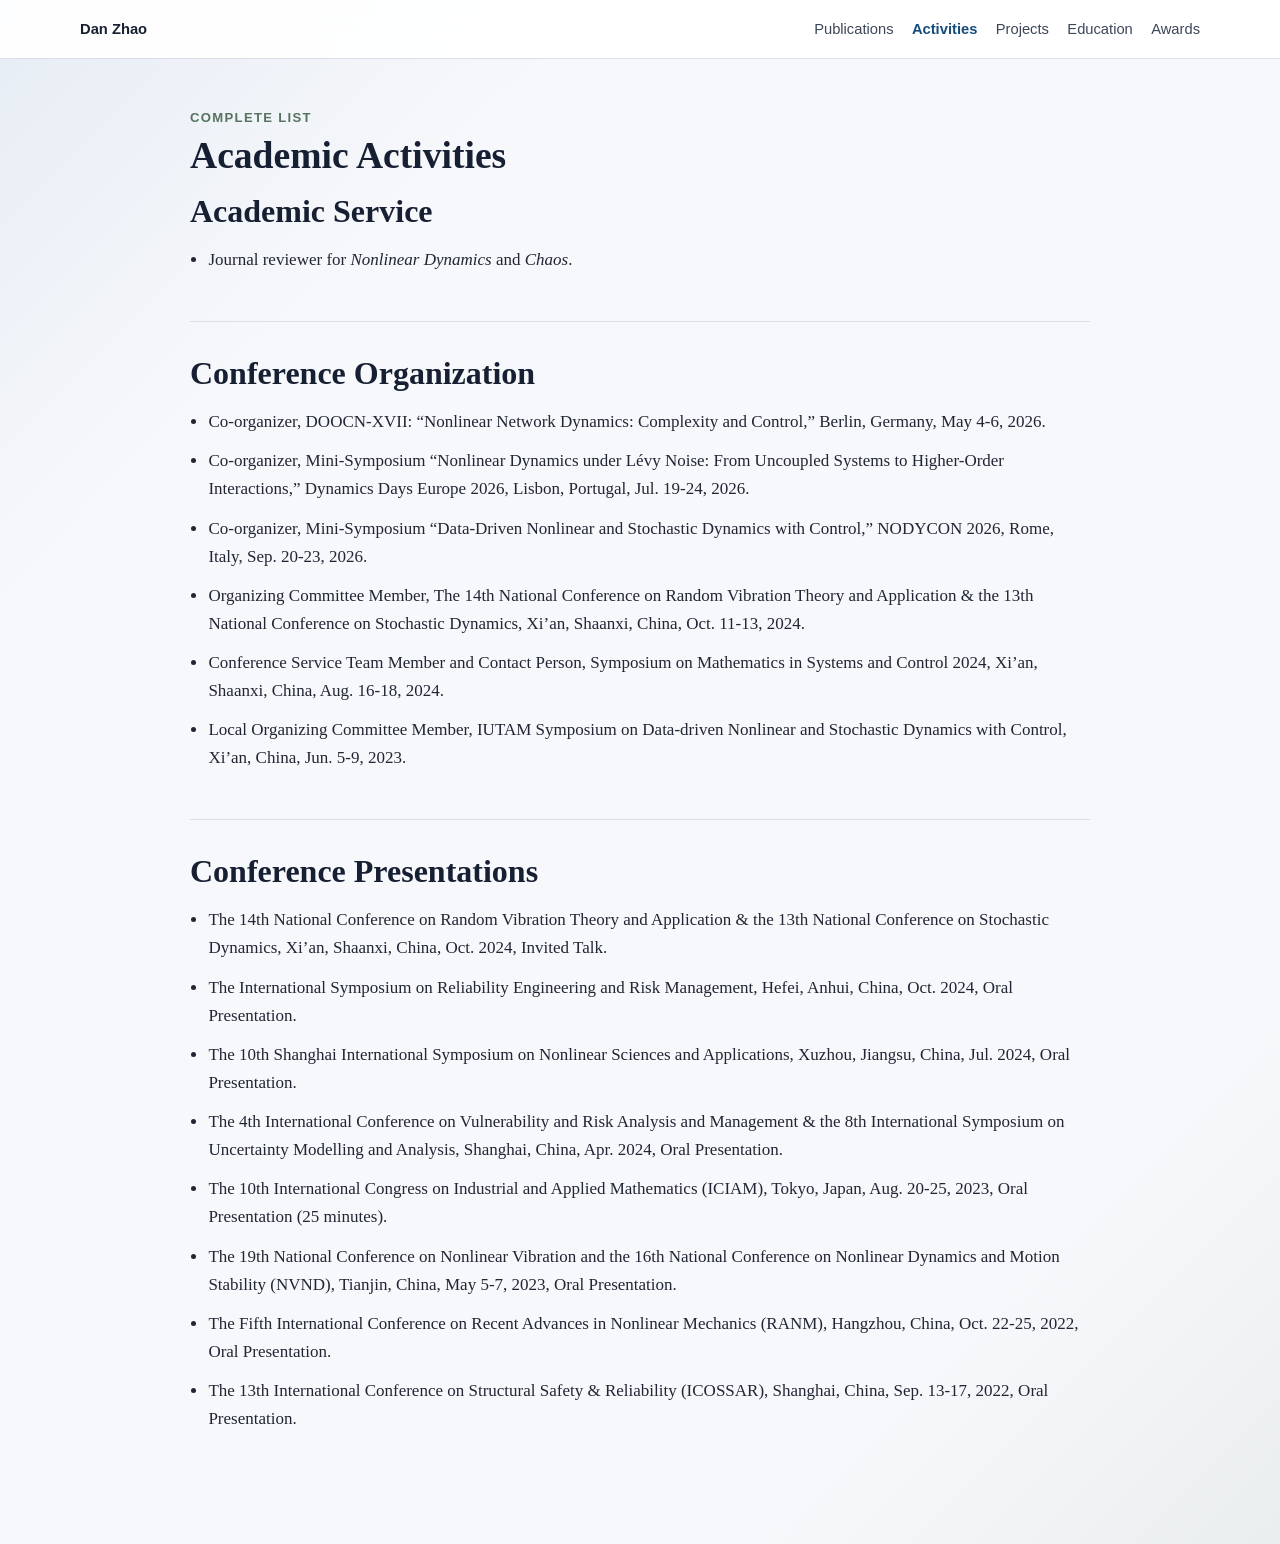
==== activities.html @ 467cab99 "Add personal homepage" ====
<!doctype html>
<html lang="en">
  <head>
    <meta charset="utf-8">
    <meta name="viewport" content="width=device-width, initial-scale=1">
    <title>Academic Activities - Dan Zhao</title>
    <link rel="stylesheet" href="styles.css">
  </head>
  <body>
    <header class="site-header">
      <nav class="top-nav" aria-label="Primary navigation">
        <a class="brand" href="index.html">Dan Zhao</a>
        <a href="publications.html">Publications</a>
        <a aria-current="page" href="activities.html">Activities</a>
        <a href="projects.html">Projects</a>
        <a href="education.html">Education</a>
        <a href="awards.html">Awards</a>
      </nav>
    </header>

    <main class="detail-page">
      <p class="eyebrow">Complete List</p>
      <h1>Academic Activities</h1>

      <section class="section">
        <h2>Academic Service</h2>
        <ul class="compact-list">
          <li>Journal reviewer for <em>Nonlinear Dynamics</em> and <em>Chaos</em>.</li>
        </ul>
      </section>

      <section class="section">
        <h2>Conference Organization</h2>
        <ul class="compact-list">
          <li>Co-organizer, DOOCN-XVII: “Nonlinear Network Dynamics: Complexity and Control,” Berlin, Germany, May 4-6, 2026.</li>
          <li>Co-organizer, Mini-Symposium “Nonlinear Dynamics under Lévy Noise: From Uncoupled Systems to Higher-Order Interactions,” Dynamics Days Europe 2026, Lisbon, Portugal, Jul. 19-24, 2026.</li>
          <li>Co-organizer, Mini-Symposium “Data-Driven Nonlinear and Stochastic Dynamics with Control,” NODYCON 2026, Rome, Italy, Sep. 20-23, 2026.</li>
          <li>Organizing Committee Member, The 14th National Conference on Random Vibration Theory and Application & the 13th National Conference on Stochastic Dynamics, Xi’an, Shaanxi, China, Oct. 11-13, 2024.</li>
          <li>Conference Service Team Member and Contact Person, Symposium on Mathematics in Systems and Control 2024, Xi’an, Shaanxi, China, Aug. 16-18, 2024.</li>
          <li>Local Organizing Committee Member, IUTAM Symposium on Data-driven Nonlinear and Stochastic Dynamics with Control, Xi’an, China, Jun. 5-9, 2023.</li>
        </ul>
      </section>

      <section class="section">
        <h2>Conference Presentations</h2>
        <ul class="compact-list">
          <li>The 14th National Conference on Random Vibration Theory and Application & the 13th National Conference on Stochastic Dynamics, Xi’an, Shaanxi, China, Oct. 2024, Invited Talk.</li>
          <li>The International Symposium on Reliability Engineering and Risk Management, Hefei, Anhui, China, Oct. 2024, Oral Presentation.</li>
          <li>The 10th Shanghai International Symposium on Nonlinear Sciences and Applications, Xuzhou, Jiangsu, China, Jul. 2024, Oral Presentation.</li>
          <li>The 4th International Conference on Vulnerability and Risk Analysis and Management & the 8th International Symposium on Uncertainty Modelling and Analysis, Shanghai, China, Apr. 2024, Oral Presentation.</li>
          <li>The 10th International Congress on Industrial and Applied Mathematics (ICIAM), Tokyo, Japan, Aug. 20-25, 2023, Oral Presentation (25 minutes).</li>
          <li>The 19th National Conference on Nonlinear Vibration and the 16th National Conference on Nonlinear Dynamics and Motion Stability (NVND), Tianjin, China, May 5-7, 2023, Oral Presentation.</li>
          <li>The Fifth International Conference on Recent Advances in Nonlinear Mechanics (RANM), Hangzhou, China, Oct. 22-25, 2022, Oral Presentation.</li>
          <li>The 13th International Conference on Structural Safety & Reliability (ICOSSAR), Shanghai, China, Sep. 13-17, 2022, Oral Presentation.</li>
        </ul>
      </section>
    </main>
  </body>
</html>
---- styles.css ----
:root {
  --bg: #f7f8fb;
  --paper: #ffffff;
  --ink: #202633;
  --muted: #667085;
  --line: #d9dee8;
  --accent: #2467a7;
  --accent-dark: #164c7c;
  --accent-soft: #e7f0f8;
  --green: #55745f;
  --shadow: 0 18px 45px rgba(34, 45, 65, 0.08);
}

* {
  box-sizing: border-box;
}

html {
  scroll-behavior: smooth;
}

body {
  margin: 0;
  color: var(--ink);
  background:
    linear-gradient(135deg, rgba(36, 103, 167, 0.08), transparent 28rem),
    linear-gradient(315deg, rgba(85, 116, 95, 0.08), transparent 24rem),
    var(--bg);
  font-family: Georgia, "Times New Roman", serif;
  font-size: 17px;
  line-height: 1.65;
}

a {
  color: var(--accent);
  text-decoration: none;
}

a:hover,
a:focus-visible {
  color: var(--accent-dark);
  text-decoration: underline;
}

.skip-link {
  position: absolute;
  left: 1rem;
  top: -4rem;
  z-index: 10;
  padding: 0.55rem 0.8rem;
  background: var(--ink);
  color: #fff;
  border-radius: 6px;
}

.skip-link:focus {
  top: 1rem;
}

.site-header {
  position: sticky;
  top: 0;
  z-index: 5;
  background: rgba(255, 255, 255, 0.92);
  border-bottom: 1px solid var(--line);
  backdrop-filter: blur(12px);
}

.top-nav {
  width: min(1120px, calc(100% - 2rem));
  min-height: 58px;
  margin: 0 auto;
  display: flex;
  align-items: center;
  justify-content: center;
  gap: 1.15rem;
  flex-wrap: wrap;
  font-family: Arial, Helvetica, sans-serif;
  font-size: 0.92rem;
}

.top-nav a {
  color: #3c4658;
  white-space: nowrap;
}

.top-nav .brand {
  margin-right: auto;
  color: #172033;
  font-weight: 700;
}

.top-nav a[aria-current="page"] {
  color: var(--accent-dark);
  font-weight: 700;
}

.layout {
  width: min(1120px, calc(100% - 2rem));
  margin: 2.5rem auto 4rem;
  display: grid;
  grid-template-columns: 300px minmax(0, 1fr);
  gap: 3rem;
  align-items: start;
}

.profile-card {
  position: sticky;
  top: 5rem;
  padding: 2rem 1.35rem;
  background: var(--paper);
  border: 1px solid var(--line);
  border-radius: 8px;
  box-shadow: var(--shadow);
  text-align: center;
}

.portrait {
  width: 168px;
  aspect-ratio: 1;
  margin: 0 auto 1.25rem;
  border-radius: 50%;
  display: block;
  object-fit: cover;
  box-shadow: inset 0 0 0 8px rgba(255, 255, 255, 0.65), 0 12px 30px rgba(36, 54, 79, 0.22);
}

.profile-card h1 {
  margin: 0;
  font-size: 1.65rem;
  line-height: 1.2;
}

.affiliation {
  margin: 0.55rem 0 0;
  color: var(--accent-dark);
  font-size: 0.98rem;
  line-height: 1.45;
}

.role {
  margin: 0.85rem 0 1.2rem;
  color: var(--muted);
  font-size: 0.96rem;
}

.profile-list {
  margin: 0;
  padding: 1rem 0;
  list-style: none;
  border-top: 1px solid var(--line);
  border-bottom: 1px solid var(--line);
  text-align: left;
  font-family: Arial, Helvetica, sans-serif;
  font-size: 0.9rem;
  line-height: 1.45;
}

.profile-list li + li {
  margin-top: 0.7rem;
}

.marker {
  display: block;
  color: var(--muted);
  font-size: 0.76rem;
  text-transform: uppercase;
  letter-spacing: 0.08em;
}

.profile-actions {
  display: flex;
  gap: 0.55rem;
  justify-content: center;
  flex-wrap: wrap;
  margin-top: 1.2rem;
}

.button {
  display: inline-flex;
  align-items: center;
  justify-content: center;
  min-height: 36px;
  padding: 0.4rem 0.75rem;
  border: 1px solid var(--line);
  border-radius: 6px;
  background: #fff;
  color: var(--accent-dark);
  font-family: Arial, Helvetica, sans-serif;
  font-size: 0.88rem;
  text-decoration: none;
}

.button.primary {
  background: var(--accent);
  color: #fff;
  border-color: var(--accent);
}

.button:hover,
.button:focus-visible {
  text-decoration: none;
  transform: translateY(-1px);
}

.content {
  min-width: 0;
}

.section {
  padding: 0 0 2.2rem;
  margin-bottom: 2rem;
  border-bottom: 1px solid var(--line);
}

.section:first-child {
  padding-top: 0.2rem;
}

.section:last-child {
  border-bottom: 0;
}

.hero-section {
  padding-top: 0.2rem;
}

.eyebrow {
  margin: 0 0 0.35rem;
  color: var(--green);
  font-family: Arial, Helvetica, sans-serif;
  font-size: 0.82rem;
  font-weight: 700;
  letter-spacing: 0.1em;
  text-transform: uppercase;
}

h2 {
  margin: 0 0 1rem;
  padding-top: 4.5rem;
  margin-top: -4.5rem;
  color: #172033;
  font-size: 2rem;
  line-height: 1.2;
}

.detail-page h1 {
  margin: 0 0 0.9rem;
  color: #172033;
  font-size: 2.35rem;
  line-height: 1.15;
}

.detail-page h2,
.publication h2 {
  padding-top: 0;
  margin-top: 0;
}

h3 {
  margin: 0 0 0.35rem;
  font-size: 1.08rem;
  line-height: 1.35;
}

p {
  margin: 0 0 1rem;
}

.timeline,
.compact-list {
  margin: 0;
  padding-left: 1.15rem;
}

.timeline li,
.compact-list li {
  margin-bottom: 0.7rem;
}

.timeline time {
  display: inline-block;
  min-width: 4.5rem;
  color: var(--accent-dark);
  font-family: Arial, Helvetica, sans-serif;
  font-weight: 700;
}

.publication-list {
  display: grid;
  gap: 1.05rem;
}

.publication-list.numbered {
  counter-reset: pubs;
}

.publication {
  position: relative;
  padding: 1.15rem 1.2rem 1rem 1.45rem;
  background: rgba(255, 255, 255, 0.72);
  border: 1px solid var(--line);
  border-left: 4px solid var(--accent);
  border-radius: 8px;
}

.publication-list.numbered .publication {
  counter-increment: pubs;
  padding: 0.9rem 1rem 0.8rem 2.9rem;
}

.publication-list.numbered .publication::before {
  content: counter(pubs);
  position: absolute;
  left: 0.85rem;
  top: 0.85rem;
  width: 1.32rem;
  height: 1.32rem;
  display: grid;
  place-items: center;
  border-radius: 50%;
  background: var(--accent);
  color: #fff;
  font-family: Arial, Helvetica, sans-serif;
  font-size: 0.78rem;
  font-weight: 700;
}

.publication-link {
  color: var(--ink);
  text-decoration: none;
}

.publication-link:hover,
.publication-link:focus-visible {
  color: var(--ink);
  text-decoration: none;
  transform: translateY(-1px);
  box-shadow: 0 12px 28px rgba(34, 45, 65, 0.08);
}

.publication h2 {
  font-size: 1.04rem;
  line-height: 1.32;
}

.publication p {
  margin-bottom: 0.22rem;
  color: #3f4654;
  font-size: 0.94rem;
  line-height: 1.5;
}

.venue {
  display: inline-flex;
  margin-bottom: 0.38rem;
  padding: 0.14rem 0.45rem;
  border-radius: 5px;
  background: var(--accent-soft);
  color: var(--accent-dark);
  font-family: Arial, Helvetica, sans-serif;
  font-size: 0.7rem;
  font-weight: 700;
  letter-spacing: 0.04em;
  text-transform: uppercase;
}

.activity-grid {
  display: grid;
  grid-template-columns: repeat(3, minmax(0, 1fr));
  gap: 1rem;
}

.activity-grid > div {
  padding: 1rem;
  background: rgba(255, 255, 255, 0.68);
  border: 1px solid var(--line);
  border-radius: 8px;
}

.activity-grid p {
  margin-bottom: 0;
}

.contact-section {
  padding-bottom: 0;
}

.tag-list {
  display: flex;
  flex-wrap: wrap;
  gap: 0.55rem;
  margin-top: 1.2rem;
}

.tag-list span {
  padding: 0.28rem 0.62rem;
  border: 1px solid rgba(36, 103, 167, 0.18);
  border-radius: 999px;
  background: var(--accent-soft);
  color: var(--accent-dark);
  font-family: Arial, Helvetica, sans-serif;
  font-size: 0.82rem;
}

.module-grid {
  display: grid;
  grid-template-columns: repeat(2, minmax(0, 1fr));
  gap: 1rem;
}

.module-card {
  display: block;
  min-height: 150px;
  padding: 1.15rem 1.2rem;
  border: 1px solid var(--line);
  border-radius: 8px;
  background: rgba(255, 255, 255, 0.75);
  color: var(--ink);
  box-shadow: 0 10px 28px rgba(34, 45, 65, 0.05);
}

.module-card:hover,
.module-card:focus-visible {
  color: var(--ink);
  text-decoration: none;
  transform: translateY(-2px);
}

.module-card h3 {
  margin: 0.25rem 0 0.45rem;
  font-size: 1.18rem;
}

.module-card p {
  margin-bottom: 0;
  color: var(--muted);
  font-size: 0.97rem;
}

.module-kicker,
.meta {
  color: var(--muted);
  font-family: Arial, Helvetica, sans-serif;
  font-size: 0.84rem;
}

.detail-page {
  width: min(900px, calc(100% - 2rem));
  margin: 3rem auto 4rem;
}

.lead {
  color: var(--muted);
  font-size: 1.08rem;
}

.entry {
  margin-bottom: 1.6rem;
  padding: 1.15rem 1.2rem;
  border: 1px solid var(--line);
  border-radius: 8px;
  background: rgba(255, 255, 255, 0.72);
}

.entry:last-child {
  margin-bottom: 0;
}

.large-list li {
  margin-bottom: 0.95rem;
}

@media (max-width: 880px) {
  .layout {
    grid-template-columns: 1fr;
    gap: 2rem;
  }

  .profile-card {
    position: static;
  }

  .activity-grid {
    grid-template-columns: 1fr;
  }

  .module-grid {
    grid-template-columns: 1fr;
  }
}

@media (max-width: 560px) {
  body {
    font-size: 16px;
  }

  .layout,
  .top-nav {
    width: min(100% - 1.25rem, 1120px);
  }

  .top-nav {
    justify-content: flex-start;
    overflow-x: auto;
    flex-wrap: nowrap;
    min-height: 52px;
  }

  .layout {
    margin-top: 1.2rem;
  }

  .profile-card {
    padding: 1.45rem 1rem;
  }

  .portrait {
    width: 132px;
  }

  h2 {
    font-size: 1.65rem;
  }

  .timeline time {
    display: block;
    min-width: 0;
  }
}
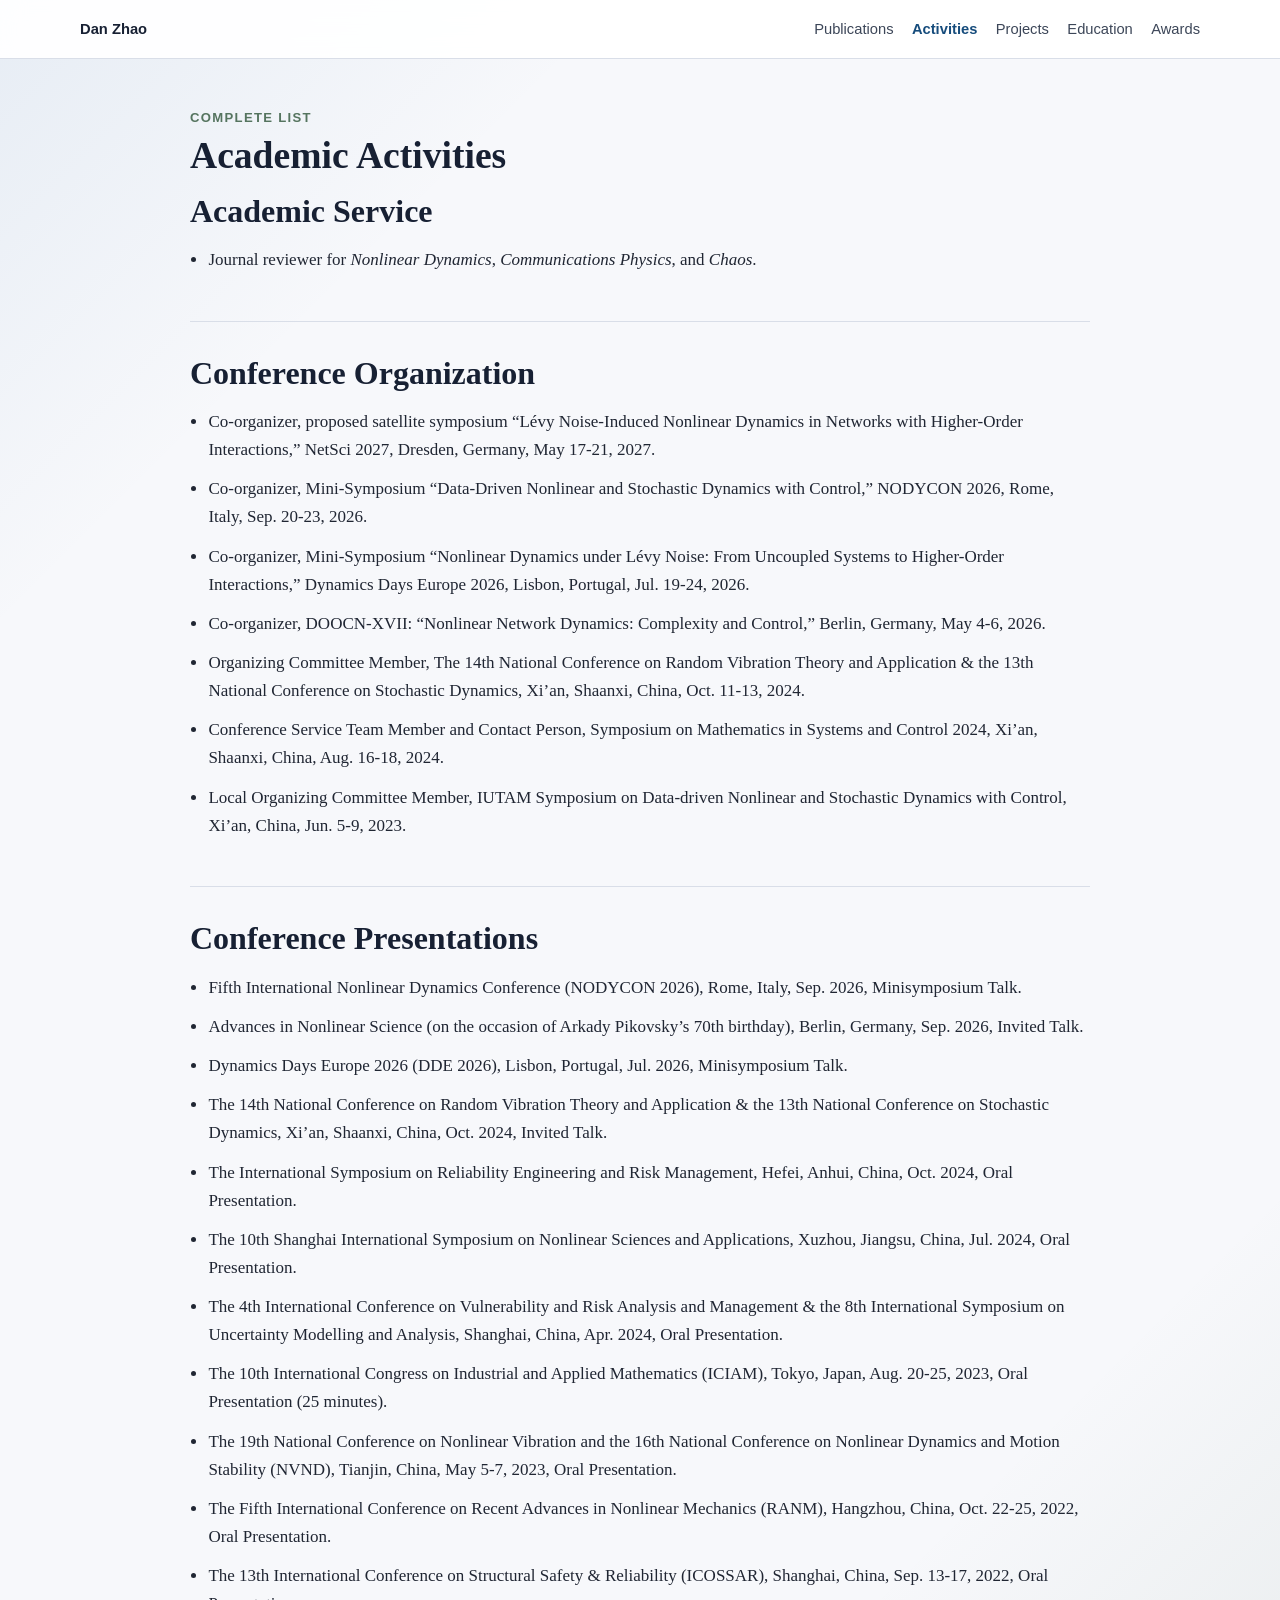
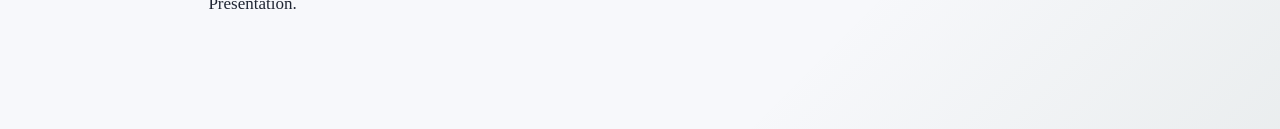
==== commit 60b2cdf2: "Update homepage from latest CV" ====
--- a/activities.html
+++ b/activities.html
@@ -4,6 +4,14 @@
     <meta charset="utf-8">
     <meta name="viewport" content="width=device-width, initial-scale=1">
     <title>Academic Activities - Dan Zhao</title>
+    <!-- Google tag (gtag.js) -->
+    <script async src="https://www.googletagmanager.com/gtag/js?id=G-YWG5JBXQRJ"></script>
+    <script>
+      window.dataLayer = window.dataLayer || [];
+      function gtag(){dataLayer.push(arguments);}
+      gtag('js', new Date());
+      gtag('config', 'G-YWG5JBXQRJ');
+    </script>
     <link rel="stylesheet" href="styles.css">
   </head>
   <body>
@@ -25,16 +33,17 @@
       <section class="section">
         <h2>Academic Service</h2>
         <ul class="compact-list">
-          <li>Journal reviewer for <em>Nonlinear Dynamics</em> and <em>Chaos</em>.</li>
+          <li>Journal reviewer for <em>Nonlinear Dynamics</em>, <em>Communications Physics</em>, and <em>Chaos</em>.</li>
         </ul>
       </section>
 
       <section class="section">
         <h2>Conference Organization</h2>
         <ul class="compact-list">
+          <li>Co-organizer, proposed satellite symposium “Lévy Noise-Induced Nonlinear Dynamics in Networks with Higher-Order Interactions,” NetSci 2027, Dresden, Germany, May 17-21, 2027.</li>
+          <li>Co-organizer, Mini-Symposium “Data-Driven Nonlinear and Stochastic Dynamics with Control,” NODYCON 2026, Rome, Italy, Sep. 20-23, 2026.</li>
+          <li>Co-organizer, Mini-Symposium “Nonlinear Dynamics under Lévy Noise: From Uncoupled Systems to Higher-Order Interactions,” Dynamics Days Europe 2026, Lisbon, Portugal, Jul. 19-24, 2026.</li>
           <li>Co-organizer, DOOCN-XVII: “Nonlinear Network Dynamics: Complexity and Control,” Berlin, Germany, May 4-6, 2026.</li>
-          <li>Co-organizer, Mini-Symposium “Nonlinear Dynamics under Lévy Noise: From Uncoupled Systems to Higher-Order Interactions,” Dynamics Days Europe 2026, Lisbon, Portugal, Jul. 19-24, 2026.</li>
-          <li>Co-organizer, Mini-Symposium “Data-Driven Nonlinear and Stochastic Dynamics with Control,” NODYCON 2026, Rome, Italy, Sep. 20-23, 2026.</li>
           <li>Organizing Committee Member, The 14th National Conference on Random Vibration Theory and Application & the 13th National Conference on Stochastic Dynamics, Xi’an, Shaanxi, China, Oct. 11-13, 2024.</li>
           <li>Conference Service Team Member and Contact Person, Symposium on Mathematics in Systems and Control 2024, Xi’an, Shaanxi, China, Aug. 16-18, 2024.</li>
           <li>Local Organizing Committee Member, IUTAM Symposium on Data-driven Nonlinear and Stochastic Dynamics with Control, Xi’an, China, Jun. 5-9, 2023.</li>
@@ -44,6 +53,9 @@
       <section class="section">
         <h2>Conference Presentations</h2>
         <ul class="compact-list">
+          <li>Fifth International Nonlinear Dynamics Conference (NODYCON 2026), Rome, Italy, Sep. 2026, Minisymposium Talk.</li>
+          <li>Advances in Nonlinear Science (on the occasion of Arkady Pikovsky’s 70th birthday), Berlin, Germany, Sep. 2026, Invited Talk.</li>
+          <li>Dynamics Days Europe 2026 (DDE 2026), Lisbon, Portugal, Jul. 2026, Minisymposium Talk.</li>
           <li>The 14th National Conference on Random Vibration Theory and Application & the 13th National Conference on Stochastic Dynamics, Xi’an, Shaanxi, China, Oct. 2024, Invited Talk.</li>
           <li>The International Symposium on Reliability Engineering and Risk Management, Hefei, Anhui, China, Oct. 2024, Oral Presentation.</li>
           <li>The 10th Shanghai International Symposium on Nonlinear Sciences and Applications, Xuzhou, Jiangsu, China, Jul. 2024, Oral Presentation.</li>
